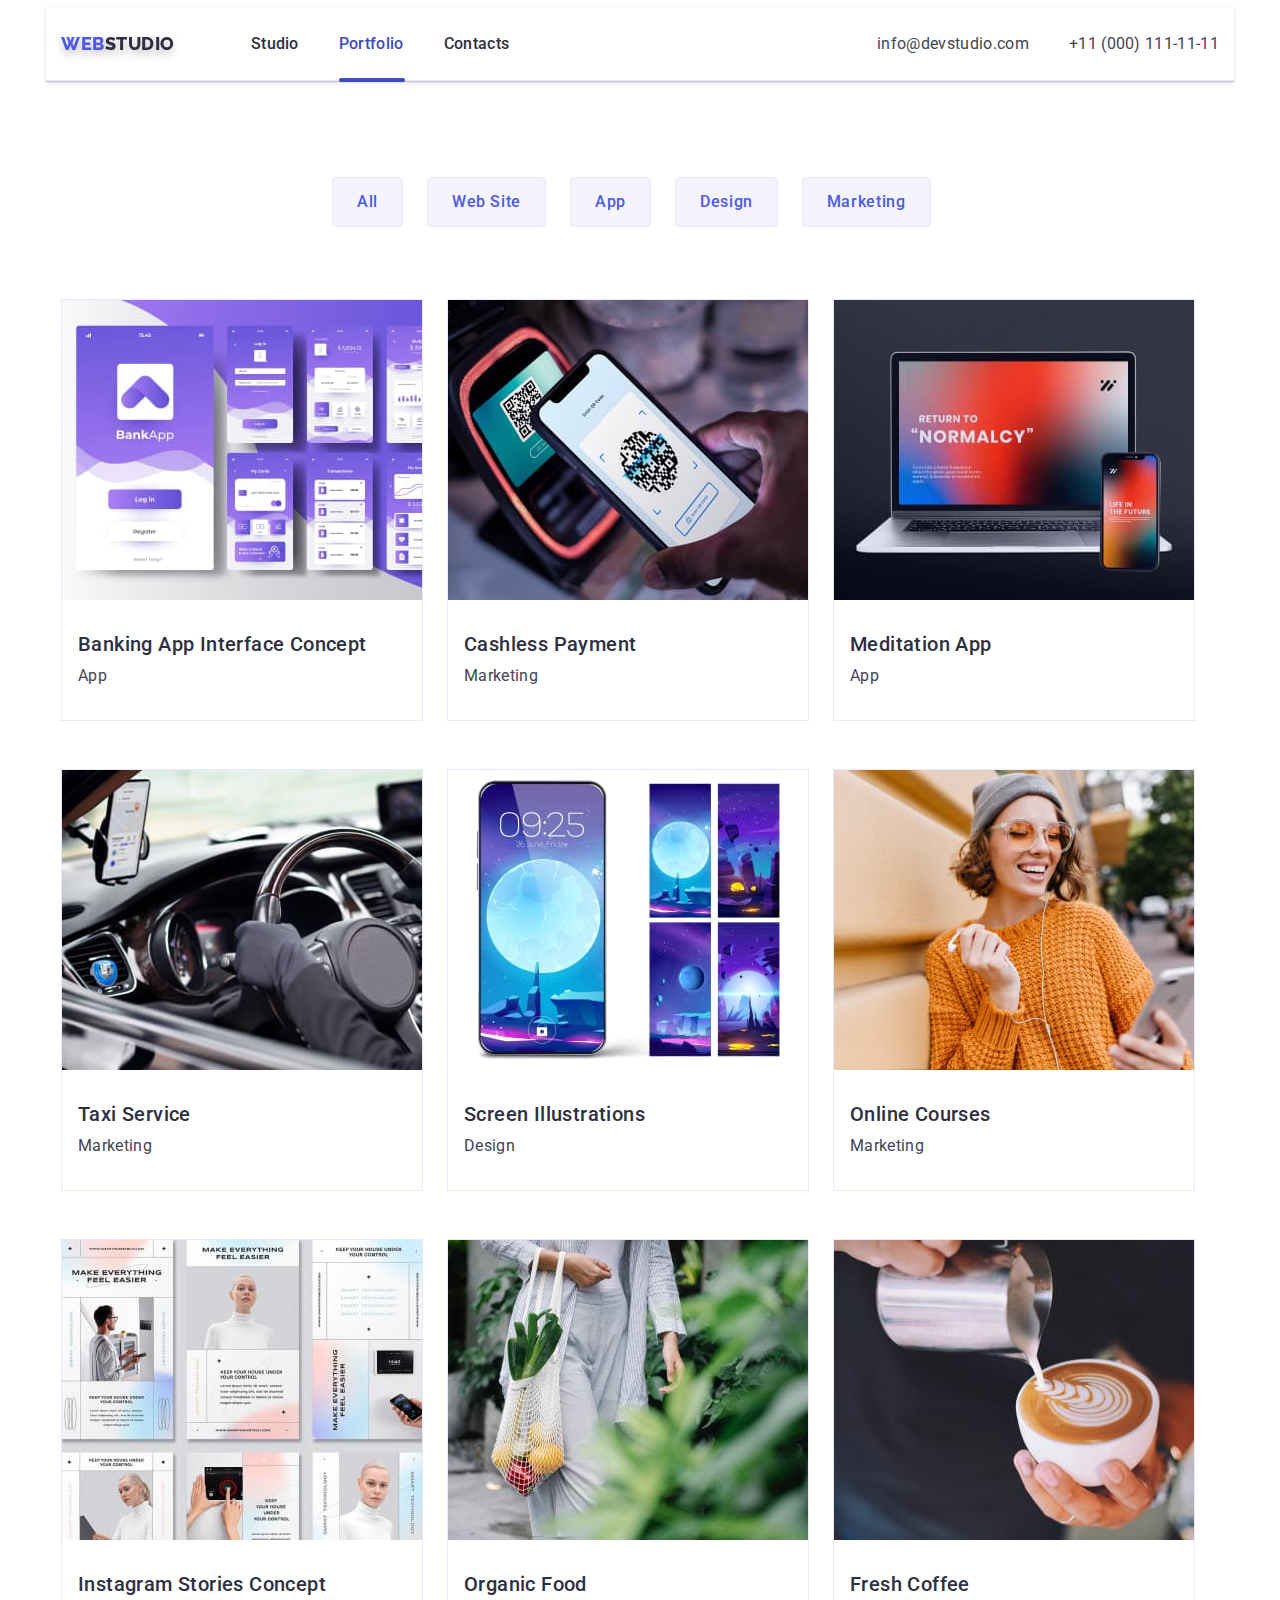
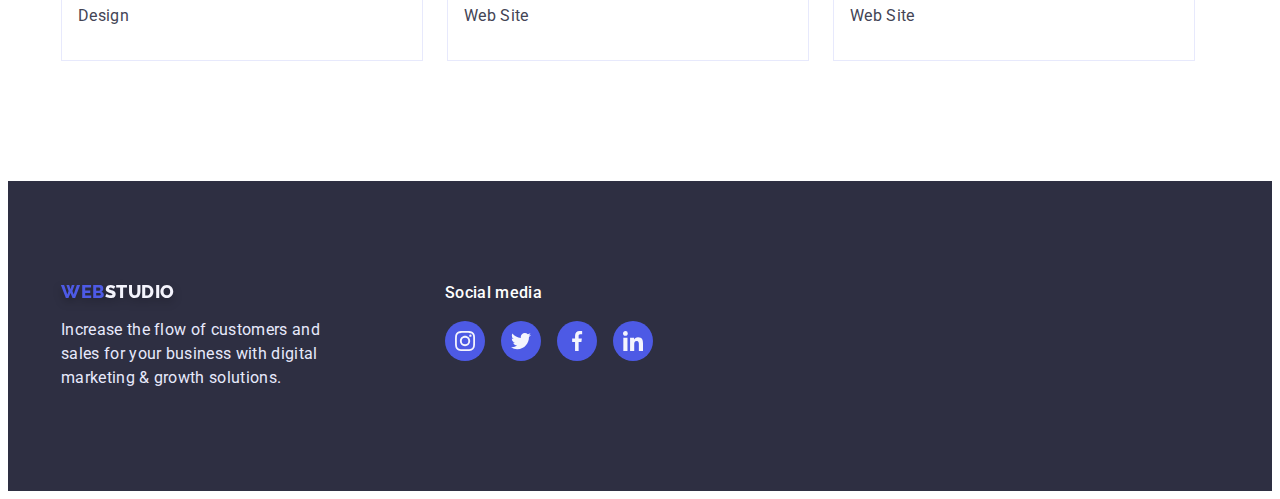
==== portfolio.html @ b9040e6d "6" ====
<!DOCTYPE html>
<html lang="en">
  <head>
    <meta charset="UTF-8" />
    <meta http-equiv="X-UA-Compatible" content="IE=edge" />
    <meta name="viewport" content="width=device-width, initial-scale=1.0" />
    <title>Portfolio</title>
    <link rel="preconnect" href="https://fonts.googleapis.com" />
    <link rel="preconnect" href="https://fonts.gstatic.com" crossorigin />
    <link
      href="https://fonts.googleapis.com/css2?family=Raleway:wght@800&family=Roboto:wght@400;500;700;900&display=swap"
      rel="stylesheet"
    />
    <link
      rel="stylesheet"
      href="https://cdnjs.cloudflare.com/ajax/libs/modern-normalize/1.1.0/modern-normalize.min.css"
      integrity="sha512-wpPYUAdjBVSE4KJnH1VR1HeZfpl1ub8YT/NKx4PuQ5NmX2tKuGu6U/JRp5y+Y8XG2tV+wKQpNHVUX03MfMFn9Q=="
      crossorigin="anonymous"
      referrerpolicy="no-referrer"
    />

    <link rel="stylesheet" href="./css/styles.css" />
  </head>

  <body class="body">
    <header class="header">
      <div class="container web-container">
        <nav class="header-nav">
          <a class="logo link" href="./index.html"
            >Web<span class="header-logo">Studio</span></a
          >
          <ul class="header-list list">
            <li class="header-item">
              <a class="header-link link" href="./index.html">Studio</a>
            </li>
            <li class="header-item">
              <a class="header-link-top link" href="./portfolio.html"
                >Portfolio</a
              >
            </li>
            <li class="header-item">
              <a class="header-link link" href="">Contacts</a>
            </li>
          </ul>
        </nav>

        <address class="adress">
          <ul class="address-list list">
            <li class="address-link">
              <a class="address-mail link" href="mailto:info@devstudio.com"
                >info@devstudio.com</a
              >
            </li>
            <li class="address-link tel">
              <a class="address-mail link" href="tel:+110001111111"
                >+11 (000) 111-11-11</a
              >
            </li>
          </ul>
        </address>
      </div>
    </header>
    <main>
      <!-- секція 1 -->
      <section class="hero-none">
        <div class="container">
          <h1 hidden class="hidden">All buttos</h1>
          <ul class="hero-list list">
            <li class="hero-btn">
              <button class="hero-btn-list btn" type="button">All</button>
            </li>
            <li class="hero-btn">
              <button class="hero-btn-list btn" type="button">Web Site</button>
            </li>
            <li class="hero-btn">
              <button class="hero-btn-list btn" type="button">App</button>
            </li>
            <li class="hero-btn">
              <button class="hero-btn-list btn" type="button">Design</button>
            </li>
            <li class="hero-btn">
              <button class="hero-btn-list btn" type="button">Marketing</button>
            </li>
          </ul>
        </div>

        <!-- 2 -->

        <div class="container">
          <ul class="about-service list">
            <li class="servise-item border">
              <a class="link" href=""
                ><div class="overlay-card">
                  <img
                    src="./images/img-19.jpg"
                    alt="apps"
                    width="360"
                    height="300"
                  />
                  <p class="overlay">
                    14 Stylish and User-Friendly App Design Concepts · Task
                    Manager App · Calorie Tracker App · Exotic Fruit Ecommerce
                    App · Cloud Storage App
                  </p>
                </div>

                <h2 class="title-service">Banking App Interface Concept</h2>
                <p class="service-text">App</p>
              </a>
            </li>
            <li class="servise-item border">
              <a class="link" href=""
                ><div class="overlay-card">
                  <img
                    src="./images/img-11.jpg"
                    alt="apps"
                    width="360"
                    height="300"
                  />
                  <p class="overlay">
                    14 Stylish and User-Friendly App Design Concepts · Task
                    Manager App · Calorie Tracker App · Exotic Fruit Ecommerce
                    App · Cloud Storage App
                  </p>
                </div>

                <h2 class="title-service">Cashless Payment</h2>
                <p class="service-text">Marketing</p>
              </a>
            </li>
            <li class="servise-item border">
              <a class="link" href=""
                ><div class="overlay-card">
                  <img
                    src="./images/img-12.jpg"
                    alt="apps"
                    width="360"
                    height="300"
                  />
                  <p class="overlay">
                    14 Stylish and User-Friendly App Design Concepts · Task
                    Manager App · Calorie Tracker App · Exotic Fruit Ecommerce
                    App · Cloud Storage App
                  </p>
                </div>

                <h2 class="title-service">Meditation App</h2>
                <p class="service-text">App</p>
              </a>
            </li>

            <!-- 3 -->

            <li class="servise-item border">
              <a class="link" href=""
                ><div class="overlay-card">
                  <img
                    src="./images/img-13.jpg"
                    alt="marketing"
                    width="360"
                    height="300"
                  />
                  <p class="overlay">
                    14 Stylish and User-Friendly App Design Concepts · Task
                    Manager App · Calorie Tracker App · Exotic Fruit Ecommerce
                    App · Cloud Storage App
                  </p>
                </div>

                <h2 class="title-service">Taxi Service</h2>
                <p class="service-text">Marketing</p>
              </a>
            </li>
            <li class="servise-item border">
              <a class="link" href=""
                ><div class="overlay-card">
                  <img
                    src="./images/img-14.jpg"
                    alt="marketing"
                    width="360"
                    height="300"
                  />
                  <p class="overlay">
                    14 Stylish and User-Friendly App Design Concepts · Task
                    Manager App · Calorie Tracker App · Exotic Fruit Ecommerce
                    App · Cloud Storage App
                  </p>
                </div>

                <h2 class="title-service">Screen Illustrations</h2>
                <p class="service-text">Design</p>
              </a>
            </li>
            <li class="servise-item border">
              <a class="link" href=""
                ><div class="overlay-card">
                  <img
                    src="./images/img-15.jpg"
                    alt="marketing"
                    width="360"
                    height="300"
                  />
                  <p class="overlay">
                    14 Stylish and User-Friendly App Design Concepts · Task
                    Manager App · Calorie Tracker App · Exotic Fruit Ecommerce
                    App · Cloud Storage App
                  </p>
                </div>

                <h2 class="title-service">Online Courses</h2>
                <p class="service-text">Marketing</p>
              </a>
            </li>

            <!-- 4 -->

            <li class="servise-item border">
              <a class="link" href=""
                ><div class="overlay-card">
                  <img
                    src="./images/img-16.jpg"
                    alt="sites"
                    width="360"
                    height="300"
                  />
                  <p class="overlay">
                    14 Stylish and User-Friendly App Design Concepts · Task
                    Manager App · Calorie Tracker App · Exotic Fruit Ecommerce
                    App · Cloud Storage App
                  </p>
                </div>

                <h2 class="title-service">Instagram Stories Concept</h2>
                <p class="service-text">Design</p>
              </a>
            </li>
            <li class="servise-item border">
              <a class="link" href=""
                ><div class="overlay-card">
                  <img
                    src="./images/img-17.jpg"
                    alt="sites"
                    width="360"
                    height="300"
                  />
                  <p class="overlay">
                    14 Stylish and User-Friendly App Design Concepts · Task
                    Manager App · Calorie Tracker App · Exotic Fruit Ecommerce
                    App · Cloud Storage App
                  </p>
                </div>

                <h2 class="title-service">Organic Food</h2>
                <p class="service-text">Web Site</p>
              </a>
            </li>
            <li class="servise-item border">
              <a class="link" href=""
                ><div class="overlay-card">
                  <img
                    src="./images/img-18.jpg"
                    alt="sites"
                    width="360"
                    height="300"
                  />
                  <p class="overlay">
                    14 Stylish and User-Friendly App Design Concepts · Task
                    Manager App · Calorie Tracker App · Exotic Fruit Ecommerce
                    App · Cloud Storage App
                  </p>
                </div>

                <h2 class="title-service">Fresh Coffee</h2>
                <p class="service-text">Web Site</p>
              </a>
            </li>
          </ul>
        </div>
      </section>
    </main>
    <!-- footer -->
    <footer class="footer">
      <div class="container footer-web-icon">
        <div class="footer-container">
          <a class="logo link" href="./index.html"
            >Web<span class="footer-logo">Studio</span></a
          >

          <p class="footer-text">
            Increase the flow of customers and sales for your business with
            digital marketing & growth solutions.
          </p>
        </div>
        <div class="footer-soc">
          <h3 class="footer-text-icon">Social media</h3>

          <ul class="footer-soc-list list">
            <li class="footer-soc-item item">
              <a href="" class="footer-soc-link link">
                <svg class="footer-soc-icon">
                  <use href="./images/icons.svg#icon-instagram"></use>
                </svg>
              </a>
            </li>
            <li class="footer-soc-item item">
              <a href="" class="footer-soc-link link">
                <svg class="footer-soc-icon">
                  <use href="./images/icons.svg#icon-twitter"></use>
                </svg>
              </a>
            </li>
            <li class="footer-soc-item item">
              <a href="" class="footer-soc-link link">
                <svg class="footer-soc-icon">
                  <use href="./images/icons.svg#icon-facebook"></use>
                </svg>
              </a>
            </li>
            <li class="footer-soc-item item">
              <a href="" class="footer-soc-link link">
                <svg class="footer-soc-icon">
                  <use href="./images/icons.svg#icon-linkedin"></use>
                </svg>
              </a>
            </li>
          </ul>
        </div>
      </div>
    </footer>
  </body>
</html>
---- css/styles.css ----
body {
    font-family: 'Roboto', sans-serif;
    color: #434455
       
}
:root {
        --main-title-color: #ffffff ;
        --second-title-color: #2E2F42;
        --paragraph-title-font-family: 'Roboto',
        sans-serif;
        --adres-title-color: #434455;
        --color-background: #404BBF;
        --speed-transform:250ms cubic-bezier(0.4, 0, 0.2, 1);
        
}

img {
        display: block;
}
/* resset------------------------------------------------------------- */

p, h1, h2, h3, h4, h5, h6 {
        margin: 0;
}
ul {
        padding-left: 0;
        margin: 0;
}
button, btn {
        cursor: pointer;
}

.container {
        width: 1158px;
        padding-left: 15px;
        padding-right: 15px;
        margin: 0 auto;
        /* outline: 2px solid red; */


}

/* логотип ----------------------------------------------------------*/
.logo {
        font-style: normal;
        font-weight: 800;
        font-family: 'Raleway', sans-serif;
        font-size: 18px;
        line-height: 1.17;
        display: flex;
        align-items: center;
        letter-spacing: 0.03em;
        text-transform: uppercase;
        color: #4D5AE5;
        margin-right: 76px;
        filter: drop-shadow(0px 4px 4px rgba(0, 0, 0, 0.25));
        transition: var(--speed-transform);
}


.header-logo {
        font-style: normal;
        font-weight: 800;
        font-family: 'Raleway', sans-serif;
        font-size: 18px;
        line-height: 1.17;
        display: flex;
        align-items: center;
        letter-spacing: 0.03em;
        text-transform: uppercase;
        color: #2E2F42;
}

.web-container {
        
        display: flex;
        align-items: center; 
        justify-content: space-between;
        background: #FFFFFF;
        border-bottom: 1px solid #E7E9FC;
        box-shadow: 0px 2px 1px rgba(46, 47, 66, 0.08), 0px 1px 1px rgba(46, 47, 66, 0.16), 0px 1px 6px rgba(46, 47, 66, 0.08);
}

.header-list {
        display: flex;
        gap: 40px;
}

.header-item {
        
}


.link {
        text-decoration: none;
}
.header {
       
        
        
}

.header-nav {
       display: flex;
       align-items: center;
       padding-top: 24px;
       padding-bottom: 24px;
}
.header-link-top {
        color: #404BBF;
        position: relative;
        font-weight: 500;
        font-size: 16px;
        line-height: 1.5;
        letter-spacing: 0.02em;
        transition: var(--speed-transform);
}




.header-link-top::after {
        content: '';
        position: absolute;
        width: 66px;
        height: 4px;
        background: #404BBF;
        border-radius: 2px;
        top: 44px;
        left: 0px;
        
}
.header-link-current::after {
        content: '';
        position: absolute;
        width: 48px;
        height: 4px;
        background: #404BBF;
        border-radius: 2px;
        top: 44px;
        left: 0px;


}
.header-link-current {
        color: #404BBF;
        position: relative;
        font-weight: 500;
        font-size: 16px;
        line-height: 1.5;
        letter-spacing: 0.02em;
        transition: var(--speed-transform);
}

.header-link {
        position: relative;
        font-weight: 500;
        font-size: 16px;
        line-height: 1.5;
        letter-spacing: 0.02em;
        color: #2E2F42;
        transition:var(--speed-transform);
}


.link:is(:hover, :focus, :active) {
        color: var(--color-background)
    
}
/* адреса------------------------------------------------------------- */

.address-list {
        display: flex;
        gap: 40px;
}

.link {
        text-decoration: none;

}

.list {
        list-style: none;
}

.adress {
        font-style: normal;
}

.address-mail {
        font-family: var(--paragraph-title-font-family);
        font-weight: 400;
        font-size: 16px;
        line-height: 1.5;
        letter-spacing: 0.02em;
        color: var(--adres-title-color);
        transition: var(--speed-transform);
}
.tel {
        
}
    
.address-tel {
        
        font-family: var(--paragraph-title-font-family);
        font-weight: 400;
        font-size: 16px;
        line-height: 1.5;
        letter-spacing: 0.02em;
        color: var(--adres-title-color);
        transition: var(--speed-transform);
}


/* секція 1 --студія-----------------------------------------*/
.title {
        width: 496px;
        font-size: 56px;
        line-height: 1.07;
        
        letter-spacing: 0.02em;
        color: #FFFFFF;
        margin: 0 auto;
        
        
        
}

.hero-title {
        padding-top: 188px;
        padding-bottom: 188px;
        text-align: center;
        margin-left: auto;
        margin-right: auto;
        max-width: 2560px;
}

/* кнопки ---------------------------------------------*/


.hero-button{
        font-family: var(--paragraph-title-font-family);
        font-size: 16px;
        line-height: 1.5;
        letter-spacing: 0.04em;
        color: #FFFFFF;
        background: #4D5AE5;
      
        border-radius: 4px;
        display: block;
        margin: 0 auto;
        padding: 16px 32px;
        margin-top: 48px;

        
}
.button {
 transition:var(--speed-transform);
}



.hero-button:is(:hover, :focus, :active) {
        
        color: #FFFFFF;
        background: var(--color-background);
        box-shadow: 0px 4px 4px rgba(0, 0, 0, 0.15);
       
       
}

.hero-list {
       margin-left: 271px;
        display: flex;
        flex-wrap: wrap;
       gap: 24px;
                
}

.hero-btn-list {
        font-family: var(--paragraph-title-font-family);
        font-style: normal;
        font-weight: 500;
        font-size: 16px;
        line-height: 1.5;
        letter-spacing: 0.04em;
        color: #4D5AE5;
        background: #F4F4FD;
    
        display: flex;
        flex-direction: row;
        padding: 12px 24px;
        border: 1px solid #E7E9FC;
        border-radius: 4px;
        
}
.hero-btn {
 
}
.btn {
     transition:var(--speed-transform);    
}

.btn:hover, 
.btn:focus {
        color: #FFFFFF;
        background: var(--color-background);
        border: 1px solid var(--color-background);
        box-shadow: 0px 1px 6px rgba(46, 47, 66, 0.08), 0px 1px 1px rgba(46, 47, 66, 0.16), 0px 2px 1px rgba(46, 47, 66, 0.08);
        
}


.btn:active {
        color: #FFFFFF;
}

.hero-none {
        padding-top: 96px;
}



/* hero ----студія---------------------------------*/


.hero {

        max-width: 1440px;
        padding: auto;
        margin:0 auto;
      
        background: var(--second-title-color);
        background-image: linear-gradient(rgba(46, 47, 66, 0.7),rgba(46, 47, 66, 0.7)), url(../images/people-office.jpg);
        background-repeat: no-repeat;
        background-position: center;
        background-size: cover;
}



/* секція  2 ----портфоліо---------------------------------------*/
.border {
       
}



.about-service {
        
        display: flex;
        flex-wrap: wrap;
        gap: 48px 24px;
        margin-top: 72px;
        padding-bottom: 120px;
}

.servise-item {
        background: #FFFFFF;
        border: 1px solid #E7E9FC;
        width: 360px;
        height: 420px;
        transition:var(--speed-transform);
       
       
}

.overlay-card {
        position: relative;
        overflow: hidden;
       
        
      
}

.overlay {
       
        padding: 40px 32px 164px 32px;
        position: absolute;
        top: 0;
        font-style: normal;
        font-weight: 400;
        font-size: 16px;
        line-height: 1.5;
        letter-spacing: 0.02em;
        color: #F4F4FD;
        background-color: #4D5AE5;
        background-blend-mode: soft-light;
        mix-blend-mode: normal;
        height: 100%;
        width: 100%;
        transform: translateY(100%);
        transition: var(--speed-transform);
     
}
.servise-item:hover .overlay {
        transform: translateY(0);
        
}

.border:hover {
        border: 1px solid #F4F4FD;
        box-shadow: 0px 1px 6px rgba(46, 47, 66, 0.08), 0px 1px 1px rgba(46, 47, 66, 0.16), 0px 2px 1px rgba(46, 47, 66, 0.08);
        
}
.title-service {
        font-style: normal;
        font-weight: 500;
        font-size: 20px;
        line-height: 1.2;
        letter-spacing: 0.02em;
        color: var(--second-title-color);
        margin: 32px 54px 8px 16px;
}

.service-text {
        font-size: 16px;
        line-height: 1.5;
        letter-spacing: 0.02em;
        color: var(--adres-title-color);
        margin-left: 16px;
        padding-bottom: 32px;

}



/* секція 2 --------студія----------------------------------- */


.about-icon {
       
        width: 64px;
        height: 64px;
}
.about-fon {
        padding: 24px 100px;
        margin-bottom: 8px;
        text-align: center;
        background: #F4F4FD;
        border-radius: 4px;
}
.about {
        padding-top: 120px;
        
}
.about-text {
        display: flex;
        gap: 24px;
        

        
        
}
.about-list {
        
}

.title-about {
        font-style: normal;
        font-weight: 500;
        font-size: 20px;
        line-height: 1.2;
        letter-spacing: 0.02em;
        color: var(--second-title-color);
        margin-bottom: 8px;

        
}

.title-text {
        
        
        font-size: 16px;
        line-height: 1.5;
        letter-spacing: 0.02em;
        color: var(--adres-title-color);
        
}
.list {
        list-style: none;
}

/* секція  3 -----студія-------------------------------------------*/


.programs {
        padding-top: 120px;
        padding-bottom: 120px;
        
}
.programs-title {
        font-style: normal;
        font-weight: 700;
        font-size: 36px;
        line-height: 1.11;
        text-align: center;
        letter-spacing: 0.02em;
        text-transform: capitalize;
        color: #2E2F42;
        margin-bottom: 72px;
        
}



.programs-item {
        display: flex;
        gap: 24px;
}


/* секція  4 -------студія-----------------------------------*/
.team {
       
        background: #F4F4FD;
        
        
        
        
}

.team-soc-list {
        display: flex;
        justify-content: center;
        gap: 24px;
        margin-top: 8px;
}



.team-soc-item {
        width: 40px;
        height: 40px;
        transition: var(--speed-transform);
}





.team-soc-icon {
        width: 20px;
        height: 20px;
        fill:#F4F4FD;
        transition: var(--speed-transform);
}






.team-list {
        background: #FFFFFF;
        box-shadow: 0px 1px 6px rgba(46, 47, 66, 0.08), 0px 1px 1px rgba(46, 47, 66, 0.16), 0px 2px 1px rgba(46, 47, 66, 0.08);
        border-radius: 0px 0px 4px 4px;
}


.team-title {
        font-style: normal;
        font-weight: 700;
        font-size: 36px;
        line-height: 1.11;
        text-align: center;
        letter-spacing: 0.02em;
        text-transform: capitalize;
        color: #2E2F42;
        padding-top: 120px;
        margin-bottom: 72px;
        
}

.team-item {
        display: flex;
        gap: 24px;
        padding-bottom: 120px;
        
}

.team-name {
padding: 32px 16px;
}

.team-title-link {
        font-style: normal;
        font-weight: 500;
        font-size: 20px;
        line-height: 1.2;
        text-align: center;
        letter-spacing: 0.02em;
        color: #2E2F42;
        margin-bottom: 8px;
}

.team-text {
        
        font-size: 16px;
        line-height: 1.5;
        text-align: center;
        letter-spacing: 0.02em;
        color: var(--adres-title-color);
        margin-bottom: 8px;

}
.team-soc-link {
        width: 40px;
        height: 40px;
        display: flex;
        align-items: center;
        justify-content: center;
        border-radius: 50%;
        background-color: #4D5AE5;
        transition:var(--speed-transform);
}

.team-soc-link:is(:hover, :focus, :active) {
        background-color: var(--color-background);
        

}


/* секція 5-------------------------------------------------------- */

.customers {
        padding-bottom: 120px;
}
.team-title {
        padding-top: 130px;


}

.customers-name {}

.company-list {
        display: flex;
        flex-wrap: wrap;
        gap: 24px;
}

.company-item {
        
        
}


.company-link {
        width: 168px;
        height: 88px;
        justify-content: center;
        align-items: center;
        display: block;
        border: 1px solid#8E8F99;
        border-radius: 4px;
        padding: 16px 32px;
        transition: var(--speed-transform);     
    }

.company-link:is(:hover, :focus) {
        border: 1px solid var(--color-background) ;
        
}
.company-link:is(:hover, :focus) .company-icon {
        fill: var(--color-background);
        
        
}

        
.company-icon {
        display: block;
        width: 104px;
        height: 56px;
        fill: #8E8F99;
        transition:var(--speed-transform);
}




.border-icon {

                
}




/* футер -----------------------------------------------------------*/

.logo {
        font-style: normal;
        font-weight: 800;
        font-family: 'Raleway', sans-serif;
        font-size: 18px;
        line-height: 1.17;
        display: flex;
        align-items: center;
        letter-spacing: 0.03em;
        text-transform: uppercase;
        color: #4D5AE5;
        
}


.footer-logo {
        font-style: normal;
        font-weight: 800;
        font-family: 'Raleway', sans-serif;
        font-size: 18px;
        line-height: 1.17;
        display: flex;
        align-items: center;
        letter-spacing: 0.03em;
        text-transform: uppercase;
        color: #f4f4fd;
        
}

.footer-text {
        
        font-size: 16px;
        line-height: 1.5;
        letter-spacing: 0.02em;
        color: #E7E9FC;

        max-width: 264px;
        height: 72px;
        left: 156px;
        top: 2418px;
        margin-top: 16px;
        
}
.footer {
background: var(--second-title-color);
display: flex;

}
.footer-web-icon {
        display: flex;
        
}

.footer-container {
padding-top: 100px;
padding-bottom: 100px;

}

.footer-soc {

margin-left: 120px;
padding-bottom: 130px;
padding-top: 100px;

}

.footer-text-icon {
        
        left: 540px;
        top: 1864px;
        font-style: normal;
        font-weight: 500;
        font-size: 16px;
        line-height: 1.5;
        letter-spacing: 0.02em;
        color: #FFFFFF;
        margin-bottom: 16px;
}

.footer-soc-list {
        display: inline-flex;
        gap: 16px;
}



.footer-soc-item {
       
}



.footer-soc-link {
        width: 40px;
        height: 40px;
        display: flex;
        align-items: center;
        justify-content: center;
        border-radius: 50%;
        background-color: #4D5AE5;
        
        transition:var(--speed-transform);
}
.footer-soc-link:hover,
.footer-soc-link:focus {
        background: #31D0AA;
       
}



.footer-soc-icon {
        width: 20px;
        height: 20px;
        fill: #F4F4FD;
        
        
}

.backdrop {
        position: fixed;
        top: 0;
        width: 100%;
        height: 100%;
        background-color: rgba(46, 47, 66, 0.4);
        transition: opacity 250ms linear, visibility 250ms linear;
}

.modal {
        width: 408px;
        min-height: 576px;
        left: 516px;
        
        background: #FCFCFC;
        box-shadow: 0px 1px 1px rgba(0, 0, 0, 0.14), 0px 1px 3px rgba(0, 0, 0, 0.12), 0px 2px 1px rgba(0, 0, 0, 0.2);
        border-radius: 4px;
        position: absolute;
        top: 50%;
        left: 50%;
        transform: translate(-50%, -50%) scaleX(1);
        transition: transform 250ms;
        padding: 24px;
}


.backdrop.is-hidden .modal {
        transform: translate(-50%, -50%) scaleX(0);
}
.modal-close {
        position: absolute;
        width: 24px;
        height: 24px;
        left: 24px;
        right: 24px;
        border-radius: 50%;
        background: #E7E9FC;
        border: 1px solid rgba(0, 0, 0, 0.1);
        cursor: pointer;
        margin-left: auto;
        display: flex;
        justify-content: center;
        align-items: center;
      
}
.modal-close:hover,
.modal-close:focus {
        background: #404BBF;
        border-radius: 4px;
        border-radius: 50%;
        fill: #ffffff;

}


.is-hidden {
        opacity: 0;
        visibility: hidden;
        pointer-events: none;
}
.close {
       
       width: 8px;
        height: 8px;
        display: inline-block;

}
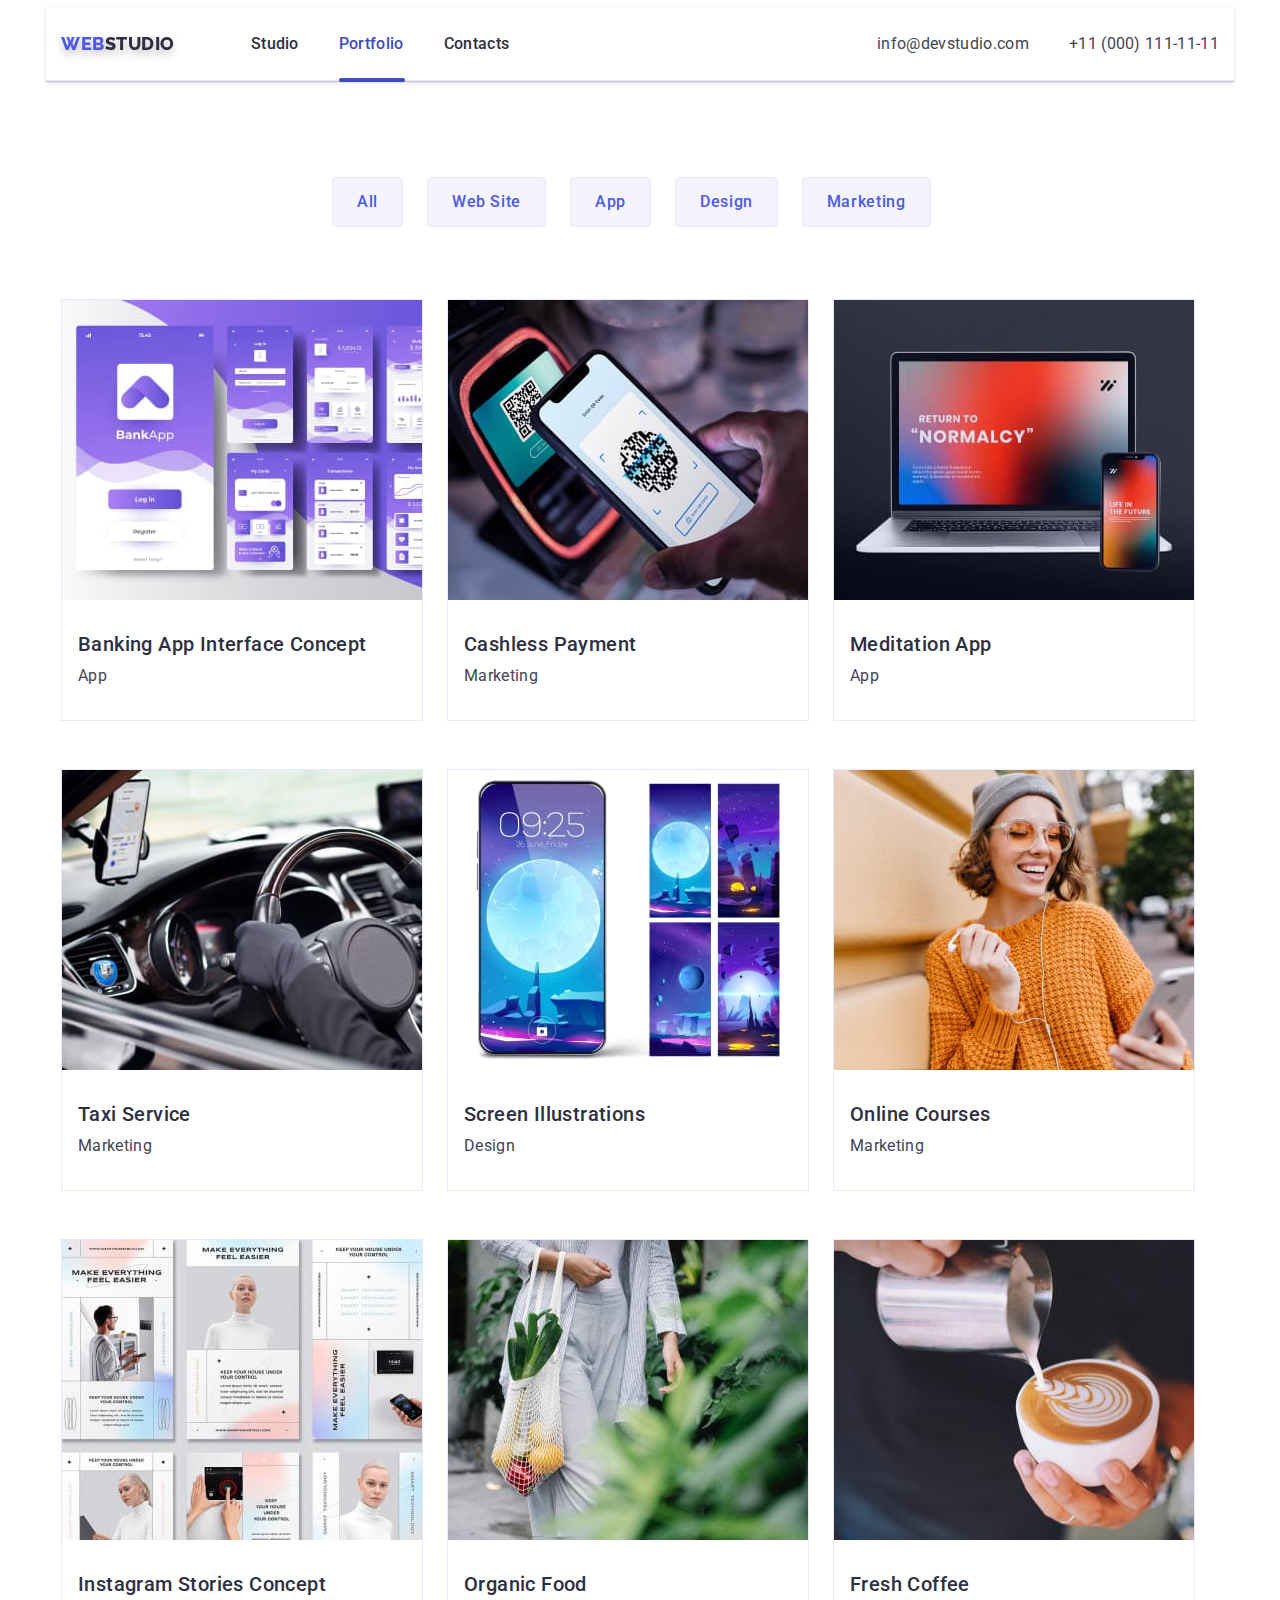
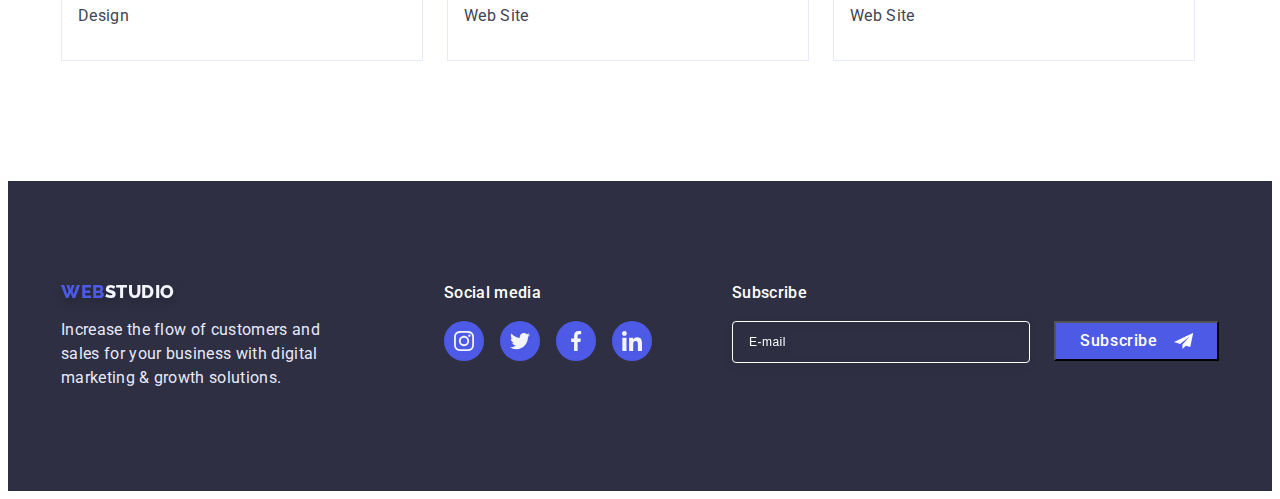
==== commit e855d758: "home6" ====
--- a/portfolio.html
+++ b/portfolio.html
@@ -325,6 +325,28 @@
             </li>
           </ul>
         </div>
+        <form class="form-footer">
+          <div class="subscribe">
+            <label class="subscribe-label">
+              <h3 class="subscribe-tittle">Subscribe</h3>
+              <input
+                id="user-email"
+                type="text"
+                name="user-email"
+                class="subscribe-box"
+                placeholder="E-mail"
+              />
+            </label>
+          </div>
+          <div class="button-twit">
+            <button class="footer-button" type="submit">
+              <b class="button-text">Subscribe</b>
+              <svg class="button-item">
+                <use href="./images/icons.svg#icon-Frame-3"></use>
+              </svg>
+            </button>
+          </div>
+        </form>
       </div>
     </footer>
   </body>
--- a/css/styles.css
+++ b/css/styles.css
@@ -11,11 +11,24 @@
         --adres-title-color: #434455;
         --color-background: #404BBF;
         --speed-transform:250ms cubic-bezier(0.4, 0, 0.2, 1);
-        
+       
 }
 
 img {
         display: block;
+}
+.visually-hidden {
+        position: absolute;
+        width: 1px;
+        height: 1px;
+        margin: -1px;
+        border: 0;
+        padding: 0;
+
+        white-space: nowrap;
+        clip-path: inset(100%);
+        clip: rect(0 0 0 0);
+        overflow: hidden;
 }
 /* resset------------------------------------------------------------- */
 
@@ -245,7 +258,7 @@
         letter-spacing: 0.04em;
         color: #FFFFFF;
         background: #4D5AE5;
-      
+      border: transparent;
         border-radius: 4px;
         display: block;
         margin: 0 auto;
@@ -793,7 +806,7 @@
         border-radius: 50%;
         background-color: #4D5AE5;
         
-        transition:var(--speed-transform);
+       
 }
 .footer-soc-link:hover,
 .footer-soc-link:focus {
@@ -801,7 +814,9 @@
        
 }
 
-
+.form-footer {
+        display: flex;
+}
 
 .footer-soc-icon {
         width: 20px;
@@ -810,6 +825,95 @@
         
         
 }
+.subscribe {
+      display: flex;
+        margin-left: 80px;
+        
+}
+.subscribe-tittle {
+        font-size: 16px;
+        line-height: 24px;
+        letter-spacing: 0.02em;
+        color: #FFFFFF;
+        font-style: normal;
+        font-weight: 500;
+        margin-bottom: 16px;
+       
+}
+
+.subscribe-label {
+        font-weight: 400;
+        font-size: 12px;
+        line-height: 24px;
+        padding-top: 100px;
+        align-items: center;
+        letter-spacing: 0.04em;
+        
+}
+.subscribe-box {
+       width: 264px;
+       height: 40px;
+        border: 1px solid #FFFFFF;
+        filter: drop-shadow(0px 4px 4px rgba(0, 0, 0, 0.15));
+        border-radius: 4px;
+        background-color:transparent;
+        padding: 0 16px;
+        font-size: 12px;
+        line-height: 1.33;
+        letter-spacing: 0.04em;
+        color: #ffffff;
+        
+        
+}
+.subscribe-box::placeholder {
+        color: #ffffff;
+}
+.button-twit {
+padding-top: 140px;
+
+}
+.footer-button:hover,
+.footer-button:focus {
+        background: #31D0AA;
+}
+
+.footer-button {
+        width: 165px;
+        height: 40px;
+
+        display: flex;
+        flex-direction: row;
+        justify-content: center;
+        align-items: center;
+        padding: 8px 24px;
+        gap: 16px;
+        cursor: pointer;
+        margin-left: 24px;
+        background-color: #4D5AE5;
+        transition: var(--speed-transform);
+}
+.button-text {
+        font-family: "Roboto";
+                font-style: normal;
+                font-weight: 500;
+                font-size: 16px;
+                line-height: 1.5;
+                letter-spacing: 0.04em;
+                color: #ffffff;
+                
+                padding: 0;
+                border: none;
+        }
+
+
+.button-item {
+        width: 24px;
+        height: 24px;
+        fill: #ffffff;
+       
+
+}
+/* ---------------модалка----------------------------------- */
 
 .backdrop {
         position: fixed;
@@ -834,6 +938,7 @@
         transform: translate(-50%, -50%) scaleX(1);
         transition: transform 250ms;
         padding: 24px;
+       
 }
 
 
@@ -841,7 +946,7 @@
         transform: translate(-50%, -50%) scaleX(0);
 }
 .modal-close {
-        position: absolute;
+    
         width: 24px;
         height: 24px;
         left: 24px;
@@ -854,6 +959,8 @@
         display: flex;
         justify-content: center;
         align-items: center;
+        margin-bottom: 24px;
+        
       
 }
 .modal-close:hover,
@@ -879,7 +986,165 @@
 
 }
 
-        
+.form-title {
+        
+        margin-bottom: 16px;
+        width: 360px;
+        height: 24px;
+        left: 540px;
+        top: 152px;
+        font-family: 'Roboto';
+        font-style: normal;
+        font-weight: 500;
+        font-size: 16px;
+        line-height: 1,5;
+        text-align: center;
+        letter-spacing: 0.02em;
+        color: #2E2F42;
+}
+.modal-wrap {
+        margin-bottom: 8px;
+}
+.coment-wrap {
+        margin-bottom: 16px;
+}
+.modal-label {
+        display: inline-block;
+        font-size: 12px;
+        color: #8E8F99;
+        margin-bottom: 4px;
+        width: 100%;
+}
+.modal-text {
+position: relative;
+
+}
+.modal-input {
+        
+        width: 100%;
+        height: 40px;
+        padding: 11px 38px;
+        border: 1px solid rgba(33, 33, 33, 0.2);
+        border-radius: 4px;
+        font-size: 12px;
+        line-height: 1.17;
+        letter-spacing: 0.04em;
+        outline: transparent;
+        background-color: transparent;
+        transition: var(--speed-transform);
+}
+.modal-input:focus {
+        border-color: #4D5AE5;
+}
+.modal-input:focus + .modal-icon{
+        fill: #4D5AE5;
+}
+
+.modal-icon {
+        position: absolute;
+        width: 18px;
+        height: 24px;
+        top: 50%;
+        transform: translateY(-50%);
+        left: 16px;
+        fill: #2E2F42;
+        transition: var(--speed-transform);
+}
+
+
+.submit-button {
+        width: 169px;
+        height: 56px;
+        font-family: var(--paragraph-title-font-family);
+        font-size: 16px;
+        line-height: 1.5;
+        letter-spacing: 0.04em;
+        color: #FFFFFF;
+        background: #4D5AE5;
+        border-radius: 4px;
+        display: block;
+        margin: 0 auto;
+        transition: var(--speed-transform);
+        border: transparent;
+       margin-top: 24px;
+        
+}
+
+.submit-button:is(:hover, :focus, :active) {
+
+        color: #FFFFFF;
+        background: var(--color-background);
+        
+
+
+}
+.modal-textarea {
+        width: 100%;
+        height: 120px;
+        padding: 8px 16px;
+        border: 1px solid rgba(33, 33, 33, 0.2);
+        border-radius: 4px;
+        font-size: 12px;
+        line-height: 1.17;
+        letter-spacing: 0.04em;
+        resize: none;
+        outline: transparent;
+       background-color:transparent;
+       transition: var(--speed-transform);
+      
+}
+.modal-textarea:focus {
+        
+        border-color: #4D5AE5;
+}
+.modal-field {
+       
+}
+.modal-chec {
+        
+        width: 16px;
+        height: 16px;
+}
+.modal-chec:checked+.chec-text span {
+        background-color: #404BBF;
+        border: none;
+        fill: #F4F4FD;
+}
+
+.chec-icon {
+        width: 10px;
+        height: 8px;
+
+}
+        
+.chec-text {
+        display: flex;
+        gap: 8px;
+        font-family: "Roboto";
+        font-style: normal;
+        font-weight: 400;
+        font-size: 12px;
+        letter-spacing: 0.04em;
+        color: #8e8f99;
+        margin-top: 16px;
+        margin-bottom: 24px;
+        align-items: center;
+}
+.chec-text span {
+        width: 16px;
+        height: 16px;
+        border-radius: 2px;
+        border: 1px solid rgba(46, 47, 66, 0.4);
+        display: flex;
+        align-items: center;
+        justify-content: center;
+        fill: transparent;
+        transition: var(--speed-transform);
+}
+.policy {
+        color: #4D5AE5;
+        
+}
 
         
 
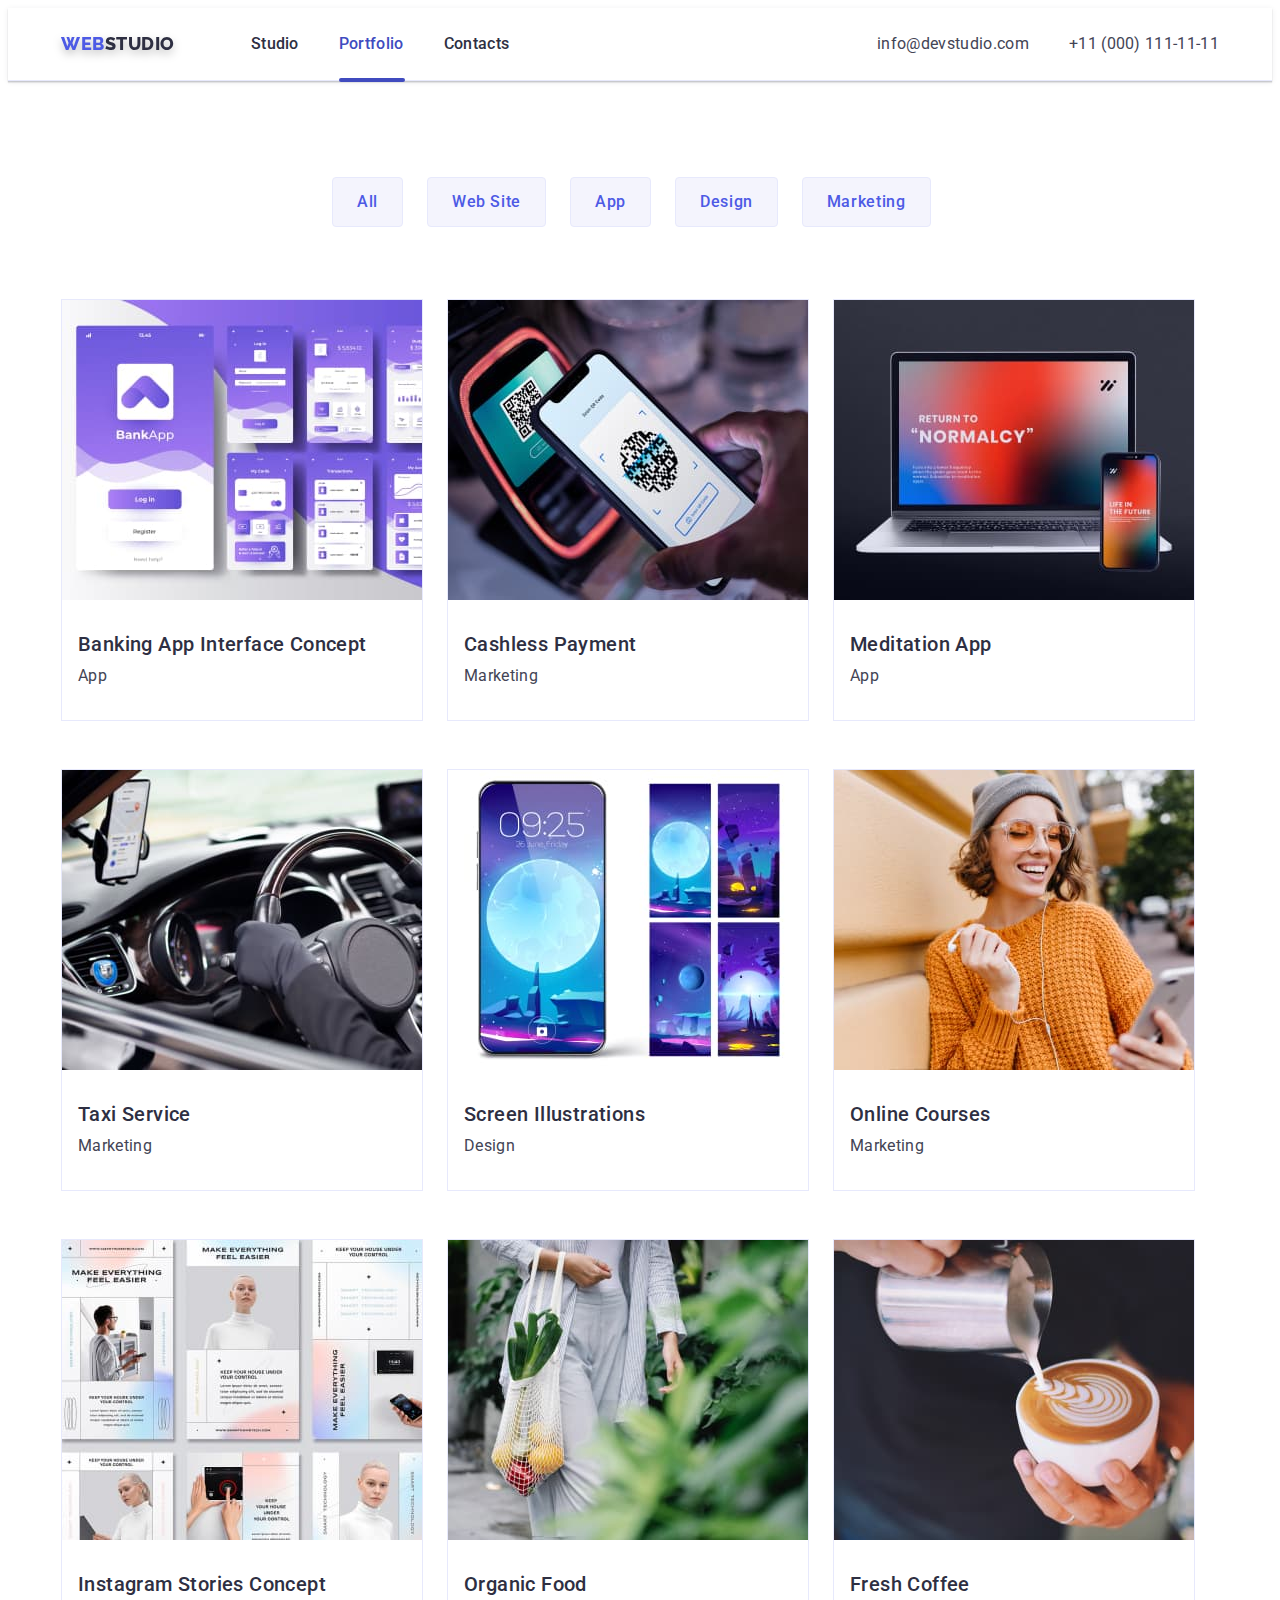
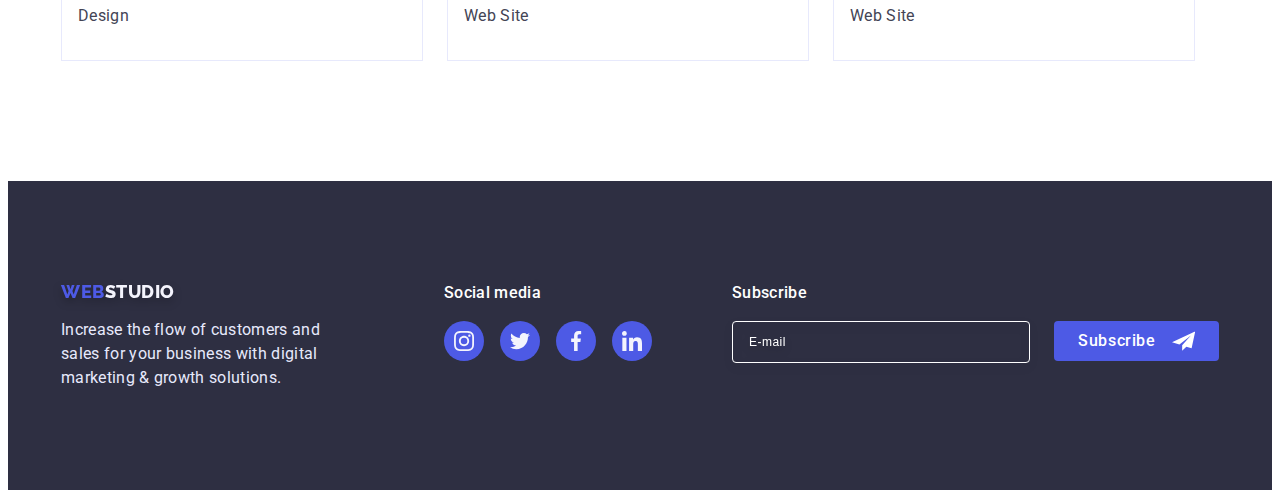
==== commit efe00975: "6" ====
--- a/portfolio.html
+++ b/portfolio.html
@@ -325,28 +325,26 @@
             </li>
           </ul>
         </div>
-        <form class="form-footer">
-          <div class="subscribe">
+        <div class="button-type">
+          <b class="subscribe-tittle">Subscribe</b>
+          <form class="form-footer">
             <label class="subscribe-label">
-              <h3 class="subscribe-tittle">Subscribe</h3>
               <input
                 id="user-email"
                 type="text"
                 name="user-email"
                 class="subscribe-box"
                 placeholder="E-mail"
-              />
-            </label>
-          </div>
-          <div class="button-twit">
+            /></label>
+
             <button class="footer-button" type="submit">
               <b class="button-text">Subscribe</b>
               <svg class="button-item">
                 <use href="./images/icons.svg#icon-Frame-3"></use>
               </svg>
             </button>
-          </div>
-        </form>
+          </form>
+        </div>
       </div>
     </footer>
   </body>
--- a/css/styles.css
+++ b/css/styles.css
@@ -90,8 +90,7 @@
         align-items: center; 
         justify-content: space-between;
         background: #FFFFFF;
-        border-bottom: 1px solid #E7E9FC;
-        box-shadow: 0px 2px 1px rgba(46, 47, 66, 0.08), 0px 1px 1px rgba(46, 47, 66, 0.16), 0px 1px 6px rgba(46, 47, 66, 0.08);
+       
 }
 
 .header-list {
@@ -109,7 +108,8 @@
 }
 .header {
        
-        
+border-bottom: 1px solid #E7E9FC;
+        box-shadow: 0px 2px 1px rgba(46, 47, 66, 0.08), 0px 1px 1px rgba(46, 47, 66, 0.16), 0px 1px 6px rgba(46, 47, 66, 0.08);
         
 }
 
@@ -750,24 +750,27 @@
 .footer {
 background: var(--second-title-color);
 display: flex;
-
-}
-.footer-web-icon {
-        display: flex;
-        
-}
-
-.footer-container {
 padding-top: 100px;
 padding-bottom: 100px;
 
+
+}
+.footer-web-icon {
+        display: flex;
+        
+}
+
+.footer-container {
+
+
+
 }
 
 .footer-soc {
 
 margin-left: 120px;
-padding-bottom: 130px;
-padding-top: 100px;
+
+
 
 }
 
@@ -815,7 +818,7 @@
 }
 
 .form-footer {
-        display: flex;
+      display: flex;
 }
 
 .footer-soc-icon {
@@ -825,12 +828,9 @@
         
         
 }
-.subscribe {
-      display: flex;
-        margin-left: 80px;
-        
-}
+
 .subscribe-tittle {
+       display: flex;
         font-size: 16px;
         line-height: 24px;
         letter-spacing: 0.02em;
@@ -845,12 +845,13 @@
         font-weight: 400;
         font-size: 12px;
         line-height: 24px;
-        padding-top: 100px;
+       display: flex;
         align-items: center;
         letter-spacing: 0.04em;
-        
+        margin-right: 24px;
 }
 .subscribe-box {
+
        width: 264px;
        height: 40px;
         border: 1px solid #FFFFFF;
@@ -862,33 +863,36 @@
         line-height: 1.33;
         letter-spacing: 0.04em;
         color: #ffffff;
-        
+       
         
 }
 .subscribe-box::placeholder {
         color: #ffffff;
 }
-.button-twit {
-padding-top: 140px;
-
-}
+
+
 .footer-button:hover,
 .footer-button:focus {
         background: #31D0AA;
 }
+.button-type {
+    display: block;
+        margin-left: 80px;
+}
 
 .footer-button {
         width: 165px;
         height: 40px;
-
-        display: flex;
+        border-radius: 4px;
+        border: transparent;
+       display: flex;
         flex-direction: row;
         justify-content: center;
         align-items: center;
         padding: 8px 24px;
         gap: 16px;
         cursor: pointer;
-        margin-left: 24px;
+        
         background-color: #4D5AE5;
         transition: var(--speed-transform);
 }
@@ -926,7 +930,7 @@
 
 .modal {
         width: 408px;
-        min-height: 576px;
+       max-height: 584px;
         left: 516px;
         
         background: #FCFCFC;
@@ -938,7 +942,7 @@
         transform: translate(-50%, -50%) scaleX(1);
         transition: transform 250ms;
         padding: 24px;
-       
+       padding-top: 72px;
 }
 
 
@@ -946,20 +950,20 @@
         transform: translate(-50%, -50%) scaleX(0);
 }
 .modal-close {
-    
+    position: absolute;
         width: 24px;
         height: 24px;
-        left: 24px;
+        top: 24px;
         right: 24px;
         border-radius: 50%;
         background: #E7E9FC;
         border: 1px solid rgba(0, 0, 0, 0.1);
         cursor: pointer;
-        margin-left: auto;
+     
         display: flex;
         justify-content: center;
         align-items: center;
-        margin-bottom: 24px;
+        
         
       
 }
@@ -989,10 +993,8 @@
 .form-title {
         
         margin-bottom: 16px;
-        width: 360px;
-        height: 24px;
-        left: 540px;
-        top: 152px;
+        
+       
         font-family: 'Roboto';
         font-style: normal;
         font-weight: 500;
@@ -1003,20 +1005,29 @@
         color: #2E2F42;
 }
 .modal-wrap {
-        margin-bottom: 8px;
+        margin-bottom: 4px;
+        display: inline-block;
+        width: 100%;
+        width: 34px;
+                height: 14px;
 }
 .coment-wrap {
-        margin-bottom: 16px;
+        margin-bottom: 4px;
+        display: inline-block;
+                width: 100%;
 }
 .modal-label {
+       
         display: inline-block;
         font-size: 12px;
         color: #8E8F99;
-        margin-bottom: 4px;
-        width: 100%;
+       
+        
+        
 }
 .modal-text {
 position: relative;
+margin-bottom: 8px;
 
 }
 .modal-input {
@@ -1066,7 +1077,7 @@
         margin: 0 auto;
         transition: var(--speed-transform);
         border: transparent;
-       margin-top: 24px;
+margin-top: 24px;
         
 }
 
@@ -1126,8 +1137,8 @@
         font-size: 12px;
         letter-spacing: 0.04em;
         color: #8e8f99;
-        margin-top: 16px;
-        margin-bottom: 24px;
+       
+        
         align-items: center;
 }
 .chec-text span {
